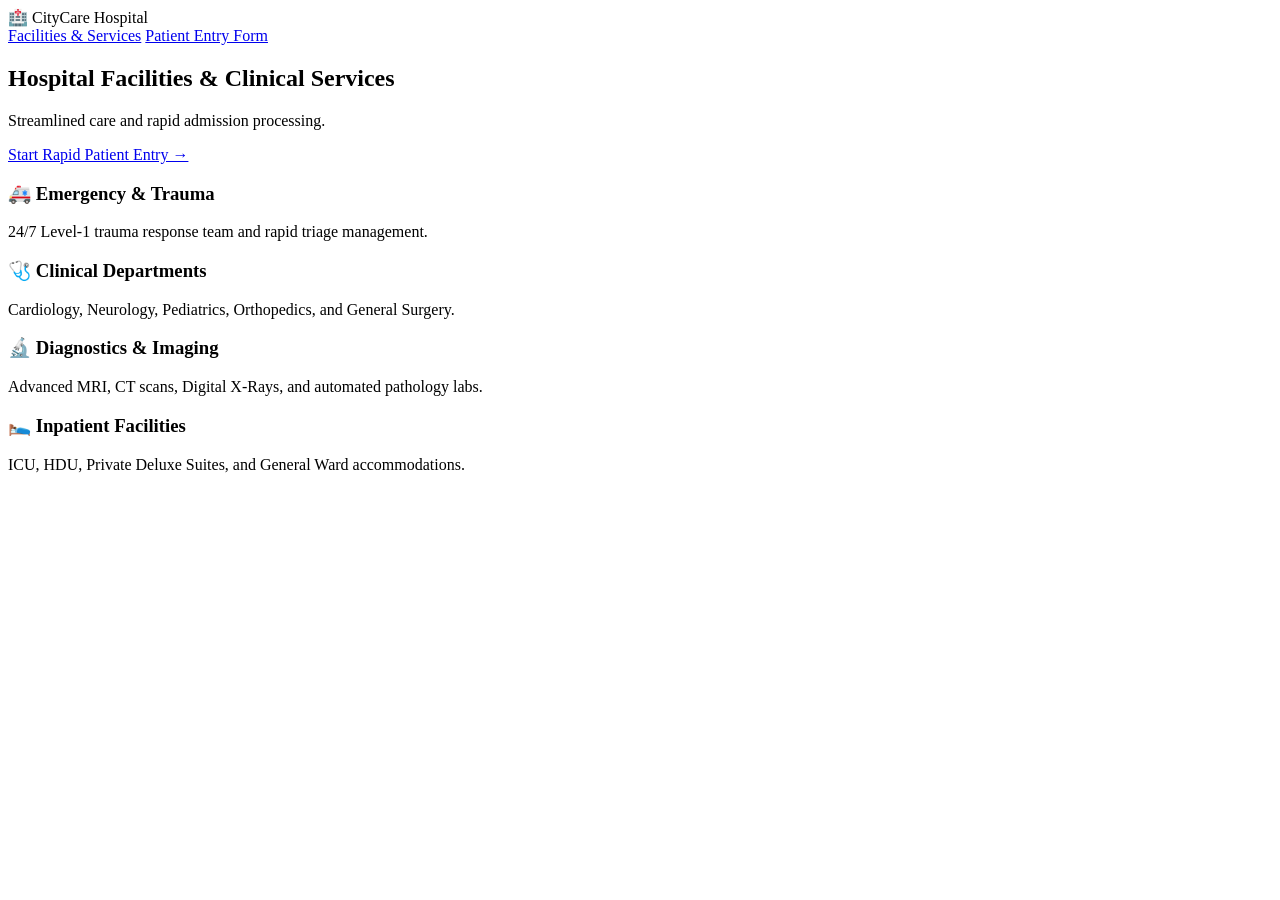
==== index.html @ 08907fe6 "index.html" ====
<!DOCTYPE html>
<html lang="en">
<head>
  <meta charset="UTF-8">
  <meta name="viewport" content="width=device-width, initial-scale=1.0">
  <title>Hospital Facilities & Services</title>
  <link rel="stylesheet" href="styles.css">
</head>
<body>

  <header class="navbar">
    <div class="logo">🏥 CityCare Hospital</div>
    <nav>
      <a href="index.html" class="active">Facilities & Services</a>
      <a href="entry-form.html" class="btn-primary">Patient Entry Form</a>
    </nav>
  </header>

  <main class="container">
    <section class="hero">
      <h1>Hospital Facilities & Clinical Services</h1>
      <p>Streamlined care and rapid admission processing.</p>
      <a href="entry-form.html" class="btn-large">Start Rapid Patient Entry →</a>
    </section>

    <section class="grid-layout">
      <div class="card">
        <h3>🚑 Emergency & Trauma</h3>
        <p>24/7 Level-1 trauma response team and rapid triage management.</p>
      </div>

      <div class="card">
        <h3>🩺 Clinical Departments</h3>
        <p>Cardiology, Neurology, Pediatrics, Orthopedics, and General Surgery.</p>
      </div>

      <div class="card">
        <h3>🔬 Diagnostics & Imaging</h3>
        <p>Advanced MRI, CT scans, Digital X-Rays, and automated pathology labs.</p>
      </div>

      <div class="card">
        <h3>🛌 Inpatient Facilities</h3>
        <p>ICU, HDU, Private Deluxe Suites, and General Ward accommodations.</p>
      </div>
    </section>
  </main>

  <script src="main.js"></script>
</body>
</html>
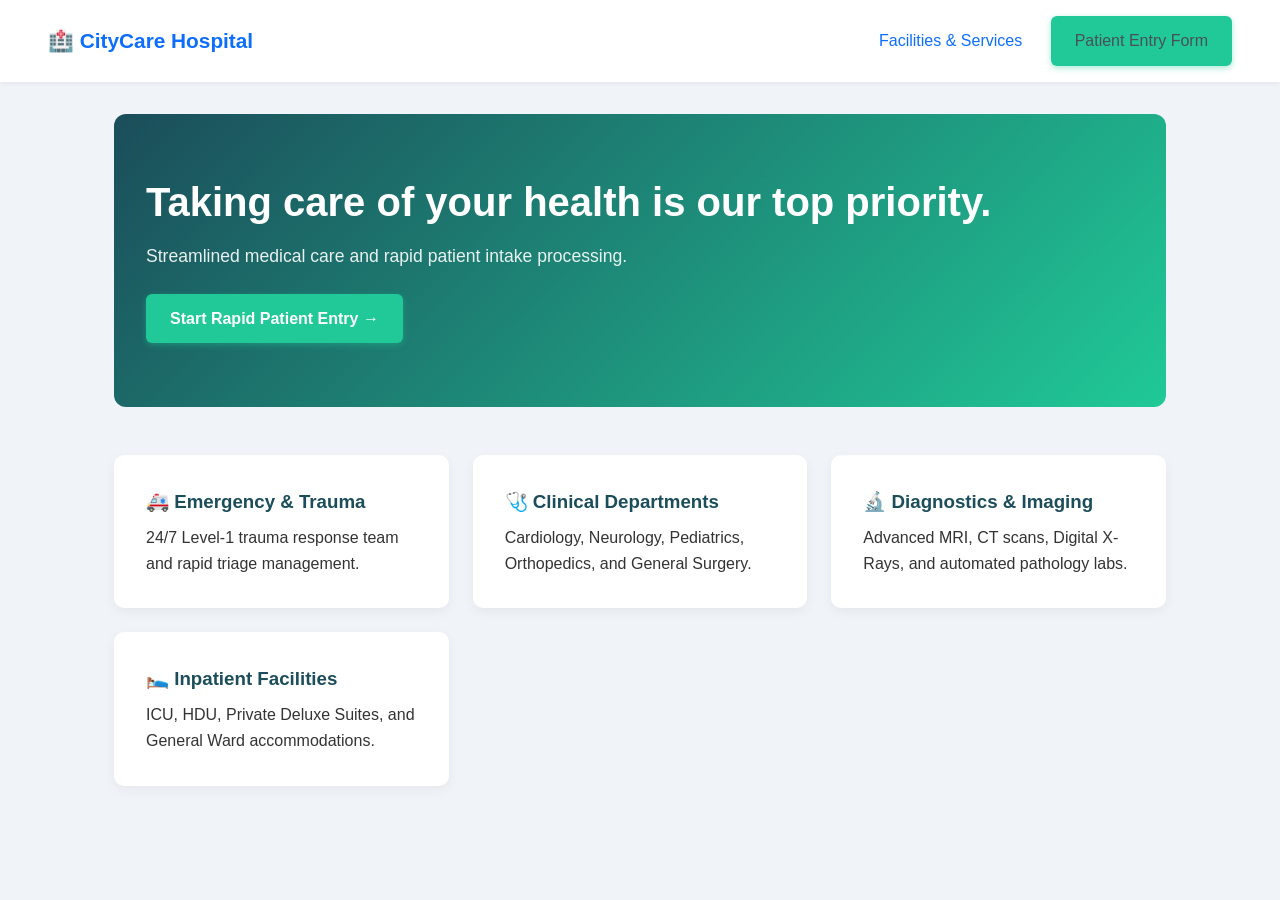
==== commit b4dab7a2: "Revise hero section and update class names" ====
--- a/index.html
+++ b/index.html
@@ -17,13 +17,15 @@
   </header>
 
   <main class="container">
-    <section class="hero">
-      <h1>Hospital Facilities & Clinical Services</h1>
-      <p>Streamlined care and rapid admission processing.</p>
-      <a href="entry-form.html" class="btn-large">Start Rapid Patient Entry →</a>
+    <section class="hero-section">
+      <div class="hero-content">
+        <h1>Taking care of your health is our top priority.</h1>
+        <p>Streamlined medical care and rapid patient intake processing.</p>
+        <a href="entry-form.html" class="btn-primary">Start Rapid Patient Entry →</a>
+      </div>
     </section>
 
-    <section class="grid-layout">
+    <section class="features-grid">
       <div class="card">
         <h3>🚑 Emergency & Trauma</h3>
         <p>24/7 Level-1 trauma response team and rapid triage management.</p>
--- a/styles.css
+++ b/styles.css
@@ -0,0 +1,191 @@
+* {
+  box-sizing: border-box;
+  margin: 0;
+  padding: 0;
+  font-family: 'Segoe UI', Tahoma, Geneva, Verdana, sans-serif;
+}
+
+body {
+  background-color: #f0f4f8;
+  color: #333;
+  line-height: 1.6;
+}
+
+/* Navigation Bar */
+.navbar {
+  display: flex;
+  justify-content: space-between;
+  align-items: center;
+  background: #ffffff;
+  padding: 1rem 3rem;
+  box-shadow: 0 2px 4px rgba(0,0,0,0.05);
+}
+
+.navbar .logo {
+  font-weight: bold;
+  font-size: 1.3rem;
+  color: #0d6efd;
+}
+
+.navbar nav a {
+  text-decoration: none;
+  margin-left: 1.5rem;
+  color: #495057;
+  font-weight: 500;
+}
+
+.navbar nav a.active {
+  color: #0d6efd;
+}
+
+/* Container */
+.container {
+  max-width: 1100px;
+  margin: 0 auto;
+  padding: 0 1.5rem;
+}
+
+/* Hero Section with Teal-Blue Gradient */
+.hero-section {
+  background: linear-gradient(135deg, #1b4d5a 0%, #20c997 100%);
+  color: white;
+  padding: 4rem 2rem;
+  border-radius: 12px;
+  margin: 2rem 0;
+  display: flex;
+  justify-content: space-between;
+  align-items: center;
+  gap: 2rem;
+}
+
+.hero-content h1 {
+  font-size: 2.5rem;
+  margin-bottom: 1rem;
+  line-height: 1.2;
+}
+
+.hero-content p {
+  font-size: 1.1rem;
+  margin-bottom: 1.5rem;
+  opacity: 0.9;
+}
+
+/* Quick Features Row */
+.features-grid {
+  display: grid;
+  grid-template-columns: repeat(auto-fit, minmax(280px, 1fr));
+  gap: 1.5rem;
+  margin-top: 3rem;
+  margin-bottom: 3rem;
+}
+
+.card {
+  background: #ffffff;
+  padding: 2rem;
+  border-radius: 10px;
+  box-shadow: 0 4px 12px rgba(0,0,0,0.05);
+  transition: transform 0.2s ease;
+}
+
+.card:hover {
+  transform: translateY(-3px);
+}
+
+.card h3 {
+  color: #1b4d5a;
+  margin-bottom: 0.5rem;
+}
+
+/* Buttons */
+.btn-primary {
+  background: #20c997;
+  color: white;
+  padding: 0.75rem 1.5rem;
+  border: none;
+  border-radius: 6px;
+  text-decoration: none;
+  font-weight: 600;
+  display: inline-block;
+  cursor: pointer;
+  box-shadow: 0 2px 6px rgba(32, 201, 151, 0.4);
+}
+
+.btn-primary:hover {
+  background: #17a57a;
+}
+
+.btn-secondary {
+  background: #6c757d;
+  color: white;
+  padding: 0.75rem 1.5rem;
+  border: none;
+  border-radius: 6px;
+  text-decoration: none;
+  font-weight: 600;
+  display: inline-block;
+  cursor: pointer;
+}
+
+/* Form Styles */
+.form-wrapper {
+  background: #ffffff;
+  padding: 2.5rem;
+  border-radius: 12px;
+  box-shadow: 0 4px 15px rgba(0,0,0,0.06);
+  margin: 2rem 0;
+}
+
+fieldset {
+  border: 1px solid #e2e8f0;
+  border-radius: 8px;
+  padding: 1.5rem;
+  margin-bottom: 1.5rem;
+}
+
+legend {
+  font-weight: bold;
+  color: #1b4d5a;
+  padding: 0 0.5rem;
+}
+
+.form-grid {
+  display: grid;
+  grid-template-columns: repeat(auto-fit, minmax(220px, 1fr));
+  gap: 1.2rem;
+}
+
+.form-group {
+  display: flex;
+  flex-direction: column;
+}
+
+.full-width {
+  grid-column: 1 / -1;
+}
+
+label {
+  font-size: 0.9rem;
+  font-weight: 600;
+  color: #4a5568;
+  margin-bottom: 0.4rem;
+}
+
+input, select, textarea {
+  padding: 0.7rem;
+  border: 1px solid #cbd5e1;
+  border-radius: 6px;
+  font-size: 0.95rem;
+}
+
+input:focus, select:focus, textarea:focus {
+  border-color: #20c997;
+  outline: none;
+  box-shadow: 0 0 0 3px rgba(32, 201, 151, 0.15);
+}
+
+.form-actions {
+  display: flex;
+  justify-content: flex-end;
+  gap: 1rem;
+  margin-top: 1.5rem;
+}
